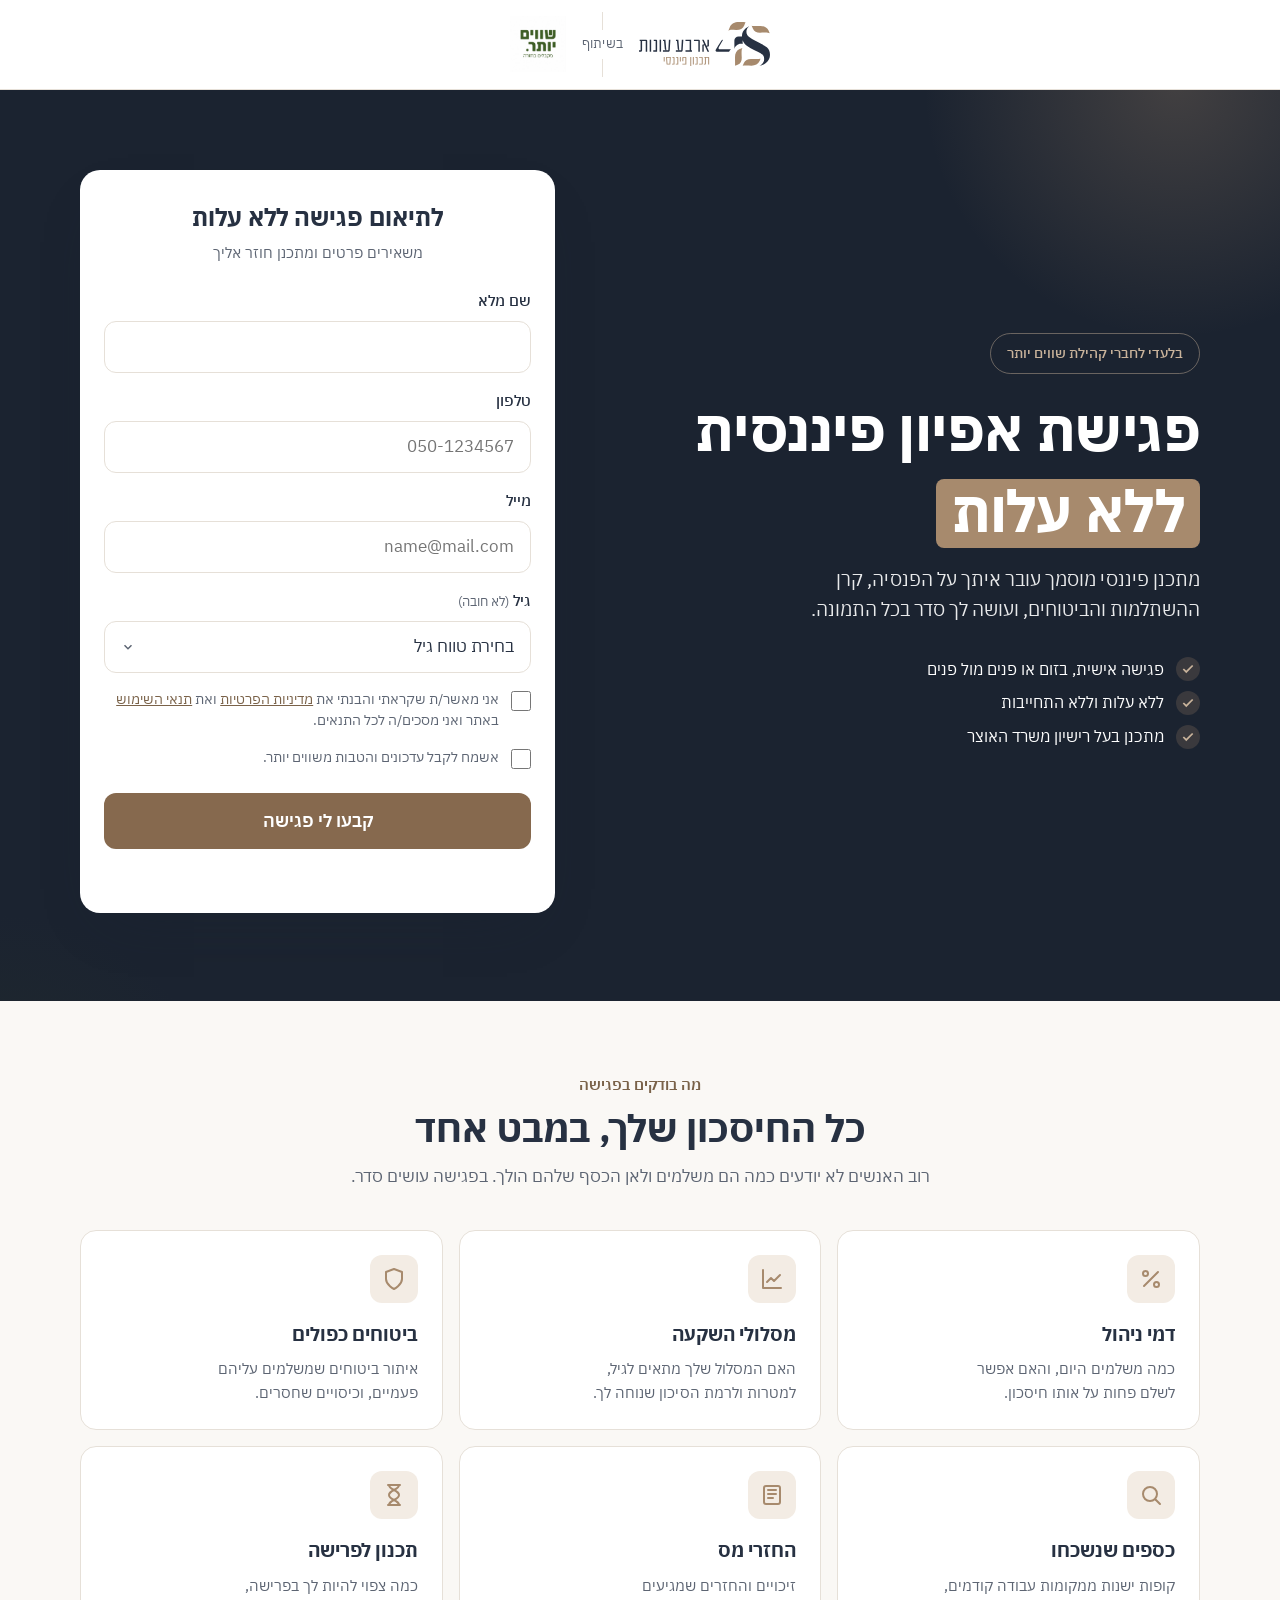
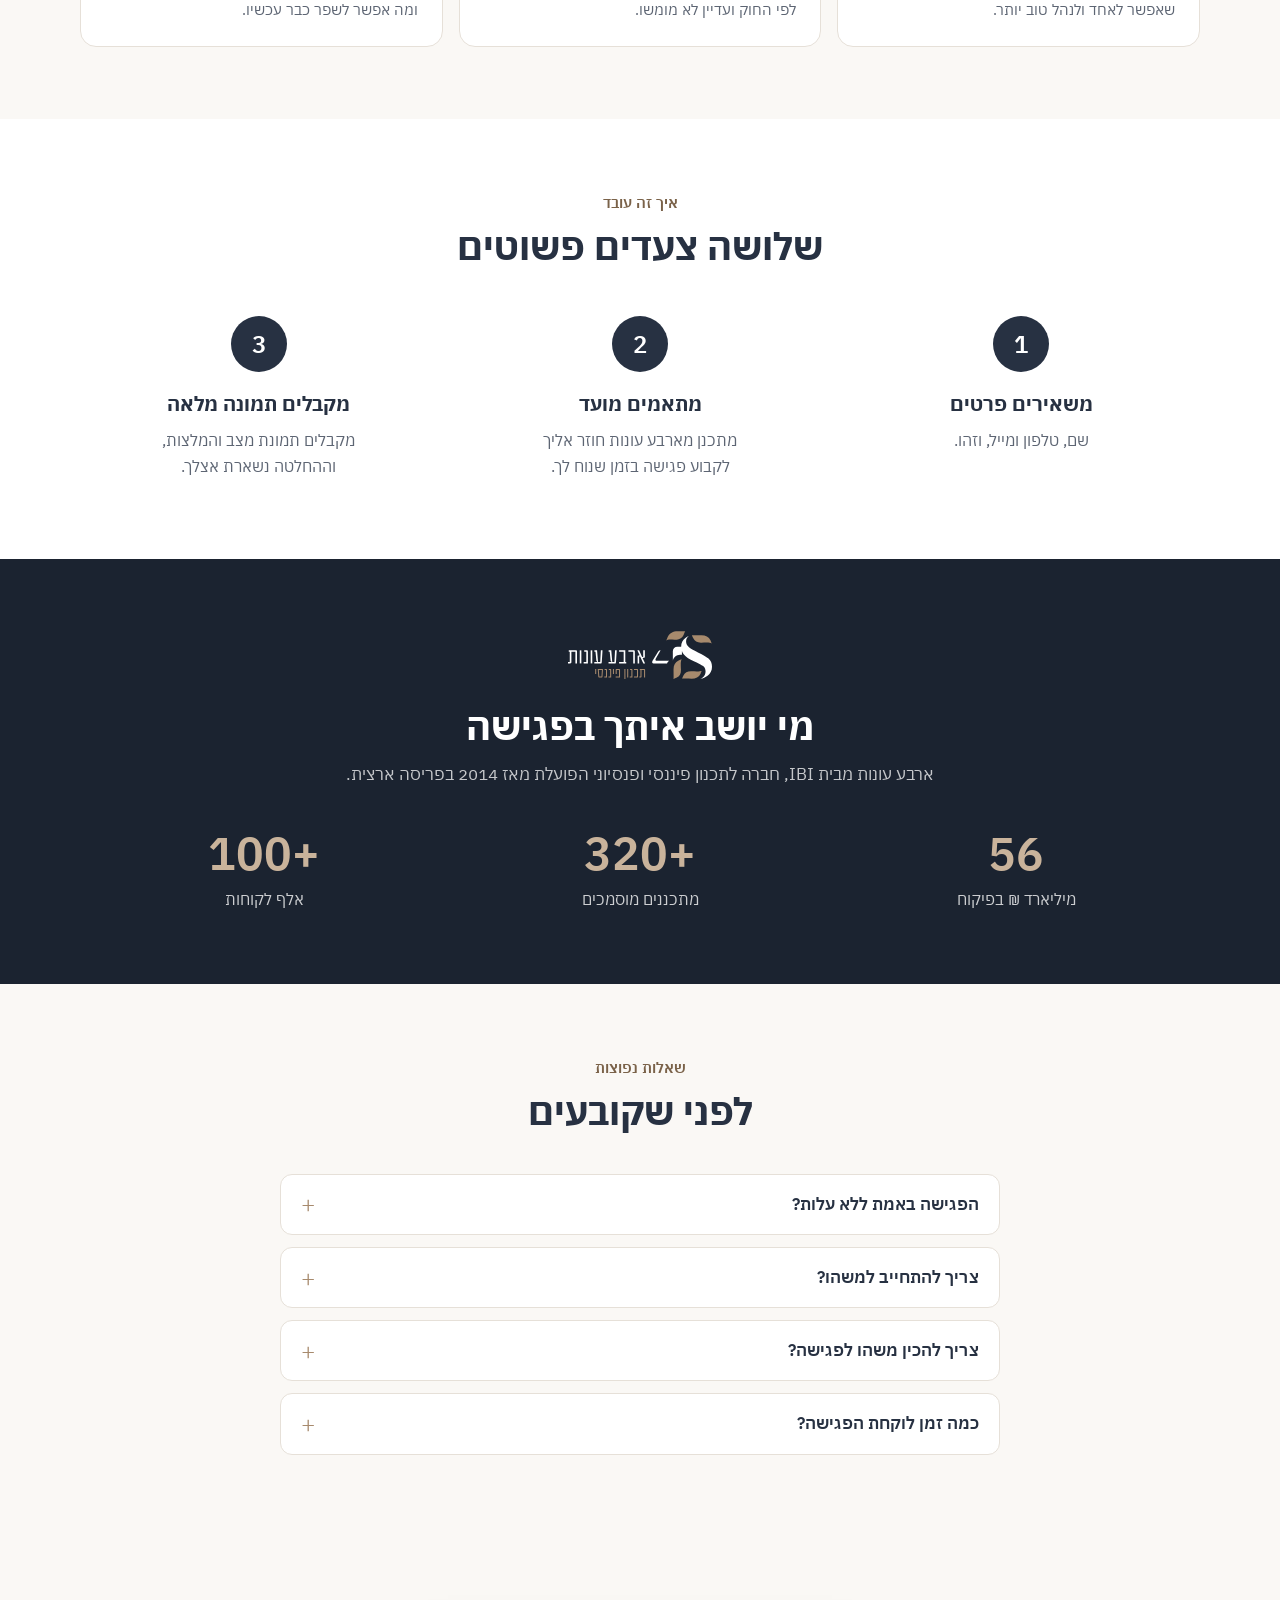
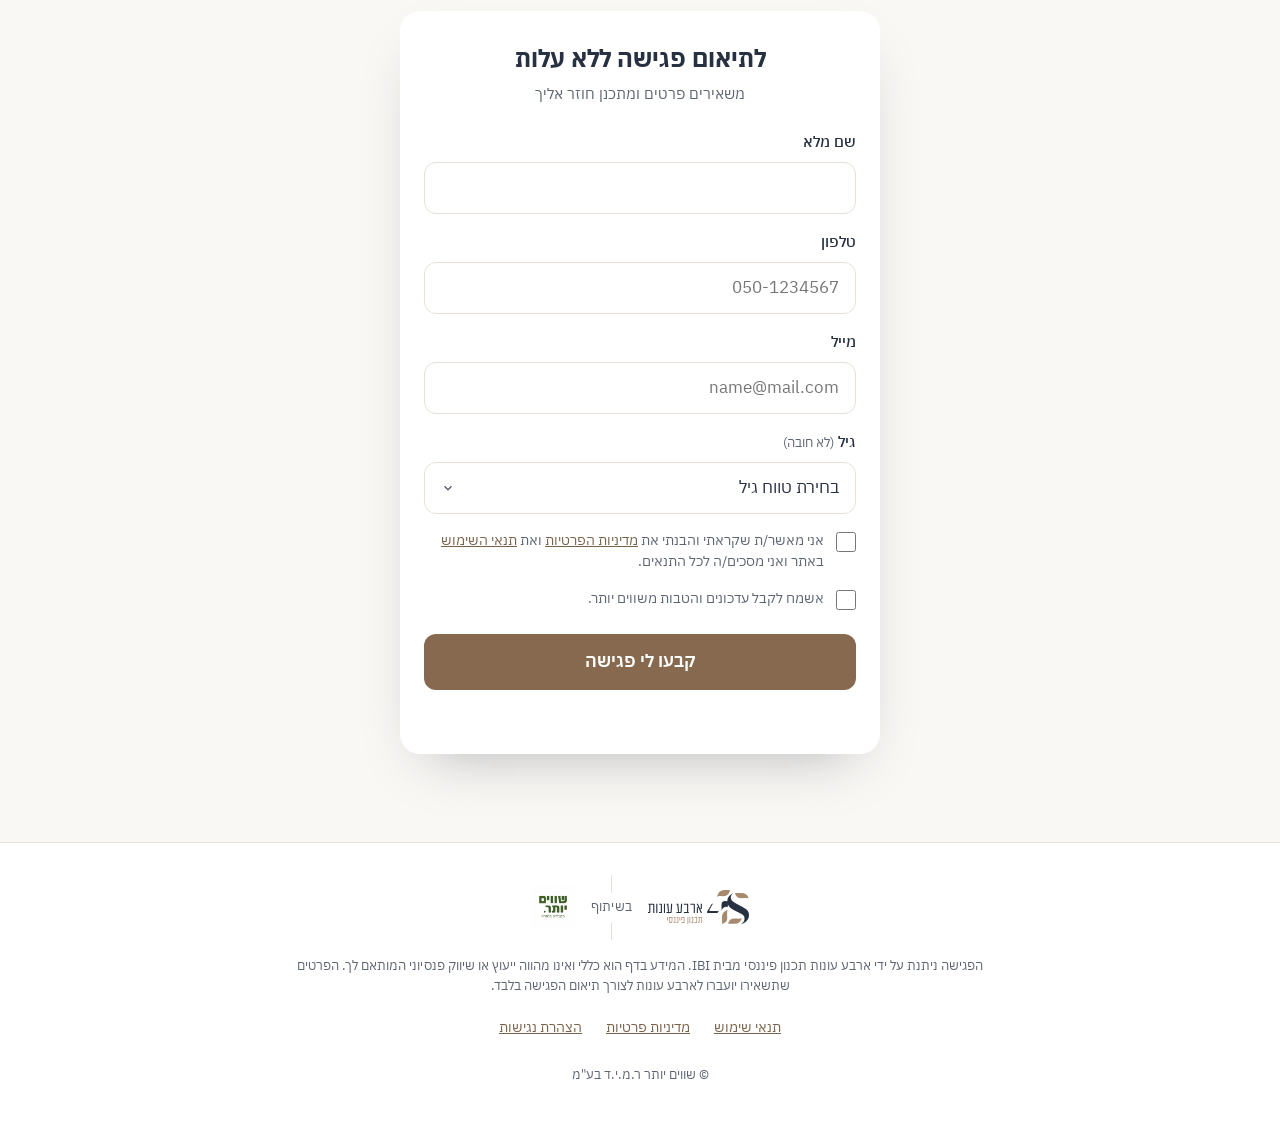
==== index.html @ 57c7ccb3 "Report Zapier delivery status to Make, verify Make response with one retry Co-Authored-By: Claude Op" ====
<!doctype html>
<html lang="he" dir="rtl">
<head>
  <meta charset="utf-8" />
  <meta name="viewport" content="width=device-width, initial-scale=1" />
  <title>פגישת אפיון פיננסית ללא עלות | שווים יותר בשיתוף ארבע עונות</title>
  <meta name="robots" content="noindex" />
  <meta property="og:title" content="פגישת אפיון פיננסית ללא עלות" />
  <meta property="og:image" content="https://shavimyoter2024-a11y.github.io/arba-onot/assets/og-image-2.png" />
  <meta property="og:image:width" content="1200" />
  <meta property="og:image:height" content="630" />
  <link rel="icon" href="assets/shavim-logo.jpg" />
  <link rel="preconnect" href="https://fonts.googleapis.com" />
  <link rel="preconnect" href="https://fonts.gstatic.com" crossorigin />
  <link href="https://fonts.googleapis.com/css2?family=IBM+Plex+Sans+Hebrew:wght@300;400;500;600;700&display=swap" rel="stylesheet" />
  <style>
    :root {
      --navy: #273142;
      --navy-deep: #1b2330;
      --bronze: #a78a6d;
      --bronze-soft: #c9b39b;
      --bronze-tint: #f3ece4;
      --bronze-ink: #7a6249;
      --bronze-btn: #86694e;
      --olive: #3c4f1e;
      --cream: #faf8f5;
      --ink: #273142;
      --muted: #5d6573;
      --line: #e6e0d8;
      --white: #ffffff;
      --radius: 16px;
      --shadow: 0 24px 56px -28px rgba(27, 35, 48, .35);
    }
    * { box-sizing: border-box; }
    html { scroll-behavior: smooth; }
    body {
      margin: 0;
      font-family: "IBM Plex Sans Hebrew", system-ui, sans-serif;
      color: var(--ink);
      background: var(--cream);
      line-height: 1.6;
      -webkit-font-smoothing: antialiased;
      overflow-x: hidden;
    }
    img { max-width: 100%; display: block; }
    a { color: inherit; }
    .wrap { width: min(1120px, 100% - 32px); margin-inline: auto; }

    /* ── header lockup ── */
    .topbar { background: var(--white); border-bottom: 1px solid var(--line); }
    .lockup {
      display: flex; align-items: center; justify-content: center; gap: 16px;
      padding: 12px 0;
    }
    .lockup .shavim { height: 56px; width: auto; }
    .lockup .x {
      display: flex; flex-direction: column; align-items: center;
      font-size: 13px; color: var(--muted); letter-spacing: .02em;
    }
    .lockup .x::before {
      content: ""; width: 1px; height: 18px; background: var(--line); margin-bottom: 4px;
    }
    .lockup .x::after {
      content: ""; width: 1px; height: 18px; background: var(--line); margin-top: 4px;
    }
    .lockup .arba { height: 44px; width: auto; }

    /* ── hero ── */
    .hero {
      position: relative; isolation: isolate;
      background: var(--navy-deep);
      color: var(--white);
      padding: 48px 0 56px;
      overflow: hidden;
    }
    .hero::before {
      content: ""; position: absolute; inset: -40% -20% auto auto; width: 720px; height: 720px;
      background: radial-gradient(closest-side, rgba(167, 138, 109, .28), transparent 70%);
      z-index: -1;
    }
    .hero::after {
      content: ""; position: absolute; inset: auto auto -50% -25%; width: 640px; height: 640px;
      background: radial-gradient(closest-side, rgba(60, 79, 30, .15), transparent 70%);
      z-index: -1;
    }
    .hero-grid { display: grid; gap: 40px; align-items: center; }
    .hero-copy { text-align: center; }
    .eyebrow {
      display: inline-block;
      padding: 8px 16px; border-radius: 999px;
      border: 1px solid rgba(201, 179, 155, .45);
      color: var(--bronze-soft); font-size: 14px; font-weight: 500;
    }
    .hero h1 {
      margin: 24px 0 0;
      font-size: clamp(34px, 7.5vw, 58px); line-height: 1.12; font-weight: 700;
      letter-spacing: -.01em;
    }
    .hero h1 .free {
      display: table; margin: 16px auto 0; padding: 0 16px 4px;
      background: var(--bronze); color: var(--white); border-radius: 8px;
    }
    @media (min-width: 960px) { .hero h1 .free { margin-inline: 0; } }
    .hero .lead {
      margin: 16px auto 0; max-width: 520px;
      font-size: clamp(17px, 2.4vw, 19px); color: rgba(255, 255, 255, .9); font-weight: 400;
    }
    .hero-points {
      list-style: none; padding: 0; margin: 32px auto 0;
      display: grid; gap: 8px; max-width: 360px; text-align: right;
    }
    .hero-points li { display: flex; gap: 12px; align-items: center; font-size: 16px; }
    .tick {
      flex: none; width: 24px; height: 24px; border-radius: 50%;
      display: grid; place-items: center;
      background: rgba(167, 138, 109, .22); color: var(--bronze-soft);
    }
    .tick svg { width: 14px; height: 14px; }

    /* ── buttons ── */
    .btn {
      display: inline-flex; align-items: center; justify-content: center; gap: 8px;
      min-height: 56px; padding: 0 32px; border-radius: 12px; border: 0;
      background: var(--bronze-btn); color: var(--white);
      font: inherit; font-size: 18px; font-weight: 600; text-decoration: none; cursor: pointer;
      transition: background .2s, transform .2s;
    }
    .btn:hover { background: #73593f; transform: translateY(-1px); }
    .btn:focus-visible { outline: 3px solid var(--bronze-soft); outline-offset: 3px; }
    .btn[disabled] { opacity: .6; cursor: wait; transform: none; }
    .btn.block { width: 100%; }

    /* ── form card ── */
    .form-card {
      background: var(--white); color: var(--ink);
      border-radius: 20px; padding: 32px 24px; box-shadow: var(--shadow);
    }
    .form-card h2 { margin: 0; font-size: 24px; line-height: 1.3; text-align: center; }
    .form-card .sub { margin: 8px 0 24px; text-align: center; color: var(--muted); font-size: 15px; }
    .field { margin-bottom: 16px; }
    .field label { display: block; font-weight: 500; font-size: 15px; margin-bottom: 8px; }
    .field label .opt { color: var(--muted); font-weight: 400; font-size: 13px; }
    .field input, .field select {
      width: 100%; min-height: 52px; padding: 0 16px;
      border: 1.5px solid var(--line); border-radius: 12px; background: var(--white);
      font: inherit; font-size: 17px; color: var(--ink);
      transition: border-color .2s, box-shadow .2s;
    }
    .field select { appearance: none; background-image: url("data:image/svg+xml,%3Csvg xmlns='http://www.w3.org/2000/svg' width='14' height='14' viewBox='0 0 24 24' fill='none' stroke='%235d6573' stroke-width='2.5'%3E%3Cpath d='m6 9 6 6 6-6'/%3E%3C/svg%3E"); background-repeat: no-repeat; background-position: left 16px center; padding-left: 40px; }
    .field input:focus, .field select:focus {
      outline: none; border-color: var(--bronze); box-shadow: 0 0 0 4px rgba(167, 138, 109, .18);
    }
    .field.bad input, .field.bad select { border-color: #c0392b; }
    .field input[type="tel"], .field input[type="email"] { direction: ltr; text-align: right; }
    .consent {
      display: flex; gap: 12px; align-items: flex-start;
      font-size: 14px; color: var(--muted); line-height: 1.5; margin: 8px 0 24px;
    }
    .consent input { flex: none; width: 20px; height: 20px; margin: 2px 0 0; accent-color: var(--bronze); }
    .consent.bad { color: #c0392b; }
    .form-msg { min-height: 24px; margin: 8px 0 0; text-align: center; font-size: 15px; }
    .form-msg.err { color: #c0392b; }
    .trust { margin: 0; text-align: center; font-size: 13px; color: var(--muted); }
    .hp { position: absolute; width: 1px; height: 1px; overflow: hidden; clip-path: inset(50%); opacity: 0; pointer-events: none; }
    .form-card { position: relative; }
    .success { text-align: center; padding: 16px 0; }
    .success .icon {
      width: 64px; height: 64px; margin: 0 auto 16px; border-radius: 50%;
      display: grid; place-items: center; background: var(--bronze-tint); color: var(--bronze);
    }
    .success h3 { margin: 0 0 8px; font-size: 24px; }
    .success p { margin: 0; color: var(--muted); }

    /* ── sections ── */
    section.block { padding: 72px 0; }
    .sec-head { text-align: center; max-width: 600px; margin: 0 auto 40px; }
    .sec-head .kicker { display: block; color: var(--bronze-ink); font-weight: 600; font-size: 15px; }
    .sec-head h2 { margin: 8px 0 0; font-size: clamp(28px, 5vw, 38px); line-height: 1.2; }
    .sec-head p { margin: 12px 0 0; color: var(--muted); font-size: 17px; }

    .checks { display: grid; gap: 16px; }
    .check {
      background: var(--white); border: 1px solid var(--line); border-radius: var(--radius);
      padding: 24px; text-align: center;
    }
    .check .ico {
      width: 48px; height: 48px; margin: 0 auto 16px; border-radius: 12px;
      display: grid; place-items: center; background: var(--bronze-tint); color: var(--bronze);
    }
    .check .ico svg { width: 24px; height: 24px; }
    @media (max-width: 719px) {
      .checks { gap: 12px; }
      .check {
        display: grid; grid-template-columns: 48px 1fr; column-gap: 16px;
        text-align: right; padding: 24px;
      }
      .check .ico { grid-row: span 2; margin: 0; }
      .check p { margin-top: 4px; }
    }
    .check h3 { margin: 0; font-size: 19px; }
    .check p { margin: 8px 0 0; color: var(--muted); font-size: 15px; }

    .steps-sec { background: var(--white); }
    .steps { display: grid; gap: 24px; counter-reset: step; }
    .step { text-align: center; padding: 8px 16px; }
    .step .num {
      width: 56px; height: 56px; margin: 0 auto 16px; border-radius: 50%;
      display: grid; place-items: center;
      background: var(--navy); color: var(--white); font-size: 24px; font-weight: 600;
    }
    .step h3 { margin: 0; font-size: 20px; }
    .step p { margin: 8px auto 0; color: var(--muted); font-size: 16px; max-width: 300px; }

    .about { background: var(--navy-deep); color: var(--white); }
    .about .sec-head h2 { color: var(--white); }
    .about .sec-head p { color: rgba(255, 255, 255, .75); }
    .about .sec-head .kicker { color: var(--bronze-soft); }
    .about-logo { height: 48px; width: auto; margin: 0 auto 24px; }
    .stats { display: grid; grid-template-columns: repeat(3, 1fr); gap: 8px; text-align: center; }
    .stat b {
      display: block; font-size: clamp(30px, 7vw, 46px); line-height: 1.1; font-weight: 600;
      color: var(--bronze-soft);
    }
    .stat span { display: block; margin-top: 8px; font-size: clamp(13px, 2.6vw, 16px); color: rgba(255, 255, 255, .78); }

    .faq { max-width: 720px; margin: 0 auto; }
    .faq details {
      background: var(--white); border: 1px solid var(--line); border-radius: 12px;
      margin-bottom: 12px; padding: 0 20px;
    }
    .faq summary {
      list-style: none; cursor: pointer; padding: 16px 0;
      font-weight: 600; font-size: 17px; display: flex; justify-content: space-between; gap: 16px; align-items: center;
    }
    .faq summary::-webkit-details-marker { display: none; }
    .faq summary::after {
      content: "+"; flex: none; font-size: 24px; font-weight: 300; color: var(--bronze); line-height: 1;
      transition: transform .2s;
    }
    .faq details[open] summary::after { transform: rotate(45deg); }
    .faq details p { margin: 0 0 18px; color: var(--muted); }

    .final { padding: 72px 0 88px; }
    .final .form-card { max-width: 480px; margin: 0 auto; }

    footer {
      background: var(--white); border-top: 1px solid var(--line);
      padding: 32px 0 96px; text-align: center; font-size: 13px; color: var(--muted);
    }
    footer .lockup { padding: 0 0 16px; }
    footer .lockup .shavim { height: 44px; }
    footer .lockup .arba { height: 34px; }
    footer p { max-width: 720px; margin: 0 auto 8px; }

    /* sticky mobile CTA */
    .sticky-cta {
      position: fixed; inset: auto 0 0 0; z-index: 20;
      padding: 12px 16px calc(12px + env(safe-area-inset-bottom));
      background: rgba(255, 255, 255, .96); backdrop-filter: blur(8px);
      border-top: 1px solid var(--line);
      transform: translateY(110%); transition: transform .3s;
    }
    .sticky-cta.show { transform: none; }

    /* reveal */
    .reveal { opacity: 0; transform: translateY(24px); transition: opacity .7s ease, transform .7s ease; }
    .reveal.in { opacity: 1; transform: none; }
    @media (prefers-reduced-motion: reduce) { .reveal { opacity: 1; transform: none; transition: none; } html { scroll-behavior: auto; } }
    .skip { position: absolute; inset-inline-start: 16px; top: -64px; z-index: 30; background: var(--navy); color: var(--white); padding: 8px 16px; border-radius: 8px; }
    .skip:focus { top: 16px; }
    a:focus-visible, summary:focus-visible, input:focus-visible { outline: 3px solid var(--bronze); outline-offset: 2px; }
    .legal-nav { display: flex; flex-wrap: wrap; justify-content: center; gap: 8px 24px; margin-bottom: 16px; font-size: 14px; }
    .legal-nav a, .consent a, .trust a { color: var(--bronze-ink); }
    .legal-nav a { display: inline-flex; align-items: center; min-height: 44px; }
    h1, h2, h3, .lead, .sec-head p, .step p, .check p { text-wrap: balance; }
    .faq p, .consent span, footer p, .success p { text-wrap: pretty; }
    .consent.opt { margin-top: -8px; }


    @media (min-width: 720px) {
      .checks { grid-template-columns: repeat(2, 1fr); }
      .steps { grid-template-columns: repeat(3, 1fr); }
    }
    @media (min-width: 960px) {
      .hero { padding: 80px 0 88px; }
      .hero-grid { grid-template-columns: 1.1fr .9fr; gap: 64px; }
      .hero-copy { text-align: right; }
      .hero .lead { margin-inline: 0; }
      .hero-points { margin-inline: 0; }
      .checks { grid-template-columns: repeat(3, 1fr); }
      .check { text-align: right; }
      .check .ico { margin-inline: 0; }
      .sticky-cta { display: none; }
      footer { padding-bottom: 40px; }
      footer .lockup { justify-content: center; }
    }
  </style>
</head>
<body>
  <a class="skip" href="#top">דילוג לתוכן</a>

  <header class="topbar">
    <div class="wrap lockup">
      <img class="arba" src="assets/arba-onot-logo.svg" alt="ארבע עונות תכנון פיננסי מבית IBI" width="131" height="44" />
      <span class="x">בשיתוף</span>
      <img class="shavim" src="assets/shavim-logo.jpg" alt="שווים יותר" width="56" height="56" />
    </div>
  </header>

  <main id="top">
    <section class="hero">
      <div class="wrap hero-grid">
        <div class="hero-copy">
          <span class="eyebrow">בלעדי לחברי קהילת שווים יותר</span>
          <h1>פגישת אפיון פיננסית<span class="free">ללא עלות</span></h1>
          <p class="lead">מתכנן פיננסי מוסמך עובר איתך על הפנסיה, קרן ההשתלמות והביטוחים, ועושה לך סדר בכל התמונה.</p>
          <ul class="hero-points">
            <li><span class="tick"><svg aria-hidden="true" focusable="false" viewBox="0 0 24 24" fill="none" stroke="currentColor" stroke-width="3"><path d="M20 6 9 17l-5-5"/></svg></span>פגישה אישית, בזום או פנים מול פנים</li>
            <li><span class="tick"><svg aria-hidden="true" focusable="false" viewBox="0 0 24 24" fill="none" stroke="currentColor" stroke-width="3"><path d="M20 6 9 17l-5-5"/></svg></span>ללא עלות וללא התחייבות</li>
            <li><span class="tick"><svg aria-hidden="true" focusable="false" viewBox="0 0 24 24" fill="none" stroke="currentColor" stroke-width="3"><path d="M20 6 9 17l-5-5"/></svg></span>מתכנן בעל רישיון משרד האוצר</li>
          </ul>
        </div>
        <div class="hero-form" data-form-slot="hero"></div>
      </div>
    </section>

    <section class="block">
      <div class="wrap">
        <div class="sec-head reveal">
          <span class="kicker">מה בודקים בפגישה</span>
          <h2>כל החיסכון שלך, במבט אחד</h2>
          <p>רוב האנשים לא יודעים כמה הם משלמים ולאן הכסף שלהם הולך. בפגישה עושים סדר.</p>
        </div>
        <div class="checks">
          <article class="check reveal">
            <div class="ico"><svg aria-hidden="true" focusable="false" viewBox="0 0 24 24" fill="none" stroke="currentColor" stroke-width="2" stroke-linecap="round" stroke-linejoin="round"><path d="M19 5 5 19"/><circle cx="6.5" cy="6.5" r="2.5"/><circle cx="17.5" cy="17.5" r="2.5"/></svg></div>
            <h3>דמי ניהול</h3>
            <p>כמה משלמים היום, והאם אפשר לשלם פחות על אותו חיסכון.</p>
          </article>
          <article class="check reveal">
            <div class="ico"><svg aria-hidden="true" focusable="false" viewBox="0 0 24 24" fill="none" stroke="currentColor" stroke-width="2" stroke-linecap="round" stroke-linejoin="round"><path d="M3 3v18h18"/><path d="m7 15 4-4 3 3 6-6"/></svg></div>
            <h3>מסלולי השקעה</h3>
            <p>האם המסלול שלך מתאים לגיל, למטרות ולרמת הסיכון שנוחה לך.</p>
          </article>
          <article class="check reveal">
            <div class="ico"><svg aria-hidden="true" focusable="false" viewBox="0 0 24 24" fill="none" stroke="currentColor" stroke-width="2" stroke-linecap="round" stroke-linejoin="round"><path d="M12 22s8-4 8-10V5l-8-3-8 3v7c0 6 8 10 8 10z"/></svg></div>
            <h3>ביטוחים כפולים</h3>
            <p>איתור ביטוחים שמשלמים עליהם פעמיים, וכיסויים שחסרים.</p>
          </article>
          <article class="check reveal">
            <div class="ico"><svg aria-hidden="true" focusable="false" viewBox="0 0 24 24" fill="none" stroke="currentColor" stroke-width="2" stroke-linecap="round" stroke-linejoin="round"><circle cx="11" cy="11" r="7"/><path d="m21 21-4.3-4.3"/></svg></div>
            <h3>כספים שנשכחו</h3>
            <p>קופות ישנות ממקומות עבודה קודמים, שאפשר לאחד ולנהל טוב יותר.</p>
          </article>
          <article class="check reveal">
            <div class="ico"><svg aria-hidden="true" focusable="false" viewBox="0 0 24 24" fill="none" stroke="currentColor" stroke-width="2" stroke-linecap="round" stroke-linejoin="round"><rect x="4" y="3" width="16" height="18" rx="2"/><path d="M8 7h8M8 11h8M8 15h5"/></svg></div>
            <h3>החזרי מס</h3>
            <p>זיכויים והחזרים שמגיעים לפי החוק ועדיין לא מומשו.</p>
          </article>
          <article class="check reveal">
            <div class="ico"><svg aria-hidden="true" focusable="false" viewBox="0 0 24 24" fill="none" stroke="currentColor" stroke-width="2" stroke-linecap="round" stroke-linejoin="round"><path d="M6 2h12M6 22h12"/><path d="M7 2c0 5 10 5 10 10S7 17 7 22"/><path d="M17 2c0 5-10 5-10 10s10 5 10 10"/></svg></div>
            <h3>תכנון לפרישה</h3>
            <p>כמה צפוי להיות לך בפרישה, ומה אפשר לשפר כבר עכשיו.</p>
          </article>
        </div>
      </div>
    </section>

    <section class="block steps-sec">
      <div class="wrap">
        <div class="sec-head reveal">
          <span class="kicker">איך זה עובד</span>
          <h2>שלושה צעדים פשוטים</h2>
        </div>
        <div class="steps">
          <div class="step reveal">
            <div class="num">1</div>
            <h3>משאירים פרטים</h3>
            <p>שם, טלפון ומייל, וזהו.</p>
          </div>
          <div class="step reveal">
            <div class="num">2</div>
            <h3>מתאמים מועד</h3>
            <p>מתכנן מארבע עונות חוזר אליך לקבוע פגישה בזמן שנוח לך.</p>
          </div>
          <div class="step reveal">
            <div class="num">3</div>
            <h3>מקבלים תמונה מלאה</h3>
            <p>מקבלים תמונת מצב והמלצות, וההחלטה נשארת אצלך.</p>
          </div>
        </div>
      </div>
    </section>

    <section class="block about">
      <div class="wrap">
        <div class="sec-head reveal">
          <img class="about-logo" src="assets/arba-onot-logo-white.svg" alt="ארבע עונות" width="143" height="48" />
          <h2>מי יושב איתך בפגישה</h2>
          <p>ארבע עונות מבית IBI, חברה לתכנון פיננסי ופנסיוני הפועלת מאז 2014 בפריסה ארצית.</p>
        </div>
        <div class="stats reveal">
          <div class="stat"><b>56</b><span>מיליארד ₪ בפיקוח</span></div>
          <div class="stat"><b>+320</b><span>מתכננים מוסמכים</span></div>
          <div class="stat"><b>+100</b><span>אלף לקוחות</span></div>
        </div>
      </div>
    </section>

    <section class="block">
      <div class="wrap">
        <div class="sec-head reveal">
          <span class="kicker">שאלות נפוצות</span>
          <h2>לפני שקובעים</h2>
        </div>
        <div class="faq reveal">
          <details>
            <summary>הפגישה באמת ללא עלות?</summary>
            <p>כן. הפגישה ניתנת ללא עלות לחברי קהילת שווים יותר, במסגרת שיתוף הפעולה עם ארבע עונות.</p>
          </details>
          <details>
            <summary>צריך להתחייב למשהו?</summary>
            <p>לא. מקבלים תמונת מצב והמלצות, ומה לעשות איתן זו החלטה שלך בלבד.</p>
          </details>
          <details>
            <summary>צריך להכין משהו לפגישה?</summary>
            <p>לא חייבים. המתכנן יסביר בשיחת התיאום איך להוציא את המידע על החסכונות שלך מאתר הר הכסף, כדי שהפגישה תהיה מדויקת.</p>
          </details>
          <details>
            <summary>כמה זמן לוקחת הפגישה?</summary>
            <p>בדרך כלל כשעה. אפשר בזום מהבית או פנים מול פנים.</p>
          </details>
        </div>
      </div>
    </section>

    <section class="final" id="register">
      <div class="wrap" data-form-slot="final"></div>
    </section>
  </main>

  <footer>
    <div class="wrap">
      <div class="lockup">
        <img class="arba" src="assets/arba-onot-logo.svg" alt="ארבע עונות תכנון פיננסי מבית IBI" width="101" height="34" />
        <span class="x">בשיתוף</span>
        <img class="shavim" src="assets/shavim-logo.jpg" alt="שווים יותר" width="44" height="44" />
      </div>
      <p>הפגישה ניתנת על ידי ארבע עונות תכנון פיננסי מבית IBI. המידע בדף הוא כללי ואינו מהווה ייעוץ או שיווק פנסיוני המותאם לך. הפרטים שתשאירו יועברו לארבע עונות לצורך תיאום הפגישה בלבד.</p>
      <nav class="legal-nav" aria-label="מסמכים"><a href="terms.html">תנאי שימוש</a><a href="privacy.html">מדיניות פרטיות</a><a href="accessibility.html">הצהרת נגישות</a></nav>
      <p>© שווים יותר ר.מ.י.ד בע"מ</p>
    </div>
  </footer>

  <div class="sticky-cta" id="stickyCta"><a class="btn block" href="#register">לתיאום פגישה ללא עלות</a></div>

  <template id="formTpl">
    <div class="form-card">
      <form novalidate>
        <h2>לתיאום פגישה ללא עלות</h2>
        <p class="sub">משאירים פרטים ומתכנן חוזר אליך</p>
        <div class="field">
          <label>שם מלא</label>
          <input name="full_name" type="text" autocomplete="name" required />
        </div>
        <div class="field">
          <label>טלפון</label>
          <input name="phone" type="tel" inputmode="tel" autocomplete="tel" placeholder="050-1234567" required />
        </div>
        <div class="field">
          <label>מייל</label>
          <input name="email" type="email" inputmode="email" autocomplete="email" placeholder="name@mail.com" dir="ltr" required />
        </div>
        <div class="field">
          <label>גיל <span class="opt">(לא חובה)</span></label>
          <select name="age">
            <option value="">בחירת טווח גיל</option>
            <option>עד 29</option>
            <option>30 עד 44</option>
            <option>45 עד 59</option>
            <option>60 ומעלה</option>
          </select>
        </div>
        <div class="hp" aria-hidden="true"><input name="hp_website" tabindex="-1" autocomplete="off" /></div>
        <label class="consent">
          <input type="checkbox" name="consent" aria-required="true" />
          <span>אני מאשר/ת שקראתי והבנתי את <a href="privacy.html" target="_blank">מדיניות הפרטיות</a> ואת <a href="terms.html" target="_blank">תנאי השימוש</a> באתר ואני מסכים/ה לכל התנאים.</span>
        </label>
        <label class="consent opt">
          <input type="checkbox" name="marketing" />
          <span>אשמח לקבל עדכונים והטבות משווים יותר.</span>
        </label>
        <button class="btn block" type="submit">קבעו לי פגישה</button>
        <p class="form-msg" role="status" aria-live="polite"></p>
      </form>
      <div class="success" hidden tabindex="-1">
        <div class="icon"><svg aria-hidden="true" focusable="false" width="32" height="32" viewBox="0 0 24 24" fill="none" stroke="currentColor" stroke-width="2.5"><path d="M20 6 9 17l-5-5"/></svg></div>
        <h3>הפרטים התקבלו</h3>
        <p>מתכנן מארבע עונות יחזור אליך בימים הקרובים לתיאום הפגישה.</p>
      </div>
    </div>
  </template>

  <script>
    (function () {
      // ═══ טופס → Make ═══
      // תרחיש Make 10007745 "ארבע עונות - לידים מדף הנחיתה" (hook 4450163): פיירברי (מוצר תכנון פיננסי) + גיליון משותף.
      var FORM_WEBHOOK_URL = "https://hook.eu2.make.com/4uxid5uc9vfu41sk6jwy85exju74ihup";
      // זאפייר של ארבע עונות (→ סיילספורס), בבקשת המטמיע שלהם 28/10. נשלח במקביל ולא חוסם את הליד אצלנו.
      var PARTNER_WEBHOOK_URL = "https://hooks.zapier.com/hooks/catch/9112984/49bajjb/";
      var PAGE_ID = "arba-onot";
      var isLocal = /^(localhost|127\.0\.0\.1|\[::1\])$/.test(location.hostname) || location.protocol === "file:";

      // ייחוס מפיץ: utm_source/utm_medium מהכתובת, גם אחרי # וגם בקיצור source/medium
      var utm = { source: "", medium: "", campaign: "" };
      try {
        var qs = new URLSearchParams(location.search);
        var hq = (location.hash.split("?")[1] || "");
        if (hq) new URLSearchParams(hq).forEach(function (v, k) { if (!qs.has(k)) qs.set(k, v); });
        utm.source = (qs.get("utm_source") || qs.get("source") || "").slice(0, 60);
        utm.medium = (qs.get("utm_medium") || qs.get("medium") || "").slice(0, 60);
        utm.campaign = (qs.get("utm_campaign") || "").slice(0, 80);
      } catch (e) {}

      var tpl = document.getElementById("formTpl");
      var startedAt = Date.now();
      var cards = [];

      document.querySelectorAll("[data-form-slot]").forEach(function (slot) {
        var node = tpl.content.cloneNode(true);
        slot.appendChild(node);
        var card = slot.querySelector(".form-card");
        cards.push(card);
        wire(card, slot.getAttribute("data-form-slot"));
      });

      function showSuccess() {
        cards.forEach(function (c) {
          c.querySelector("form").hidden = true;
          c.querySelector(".success").hidden = false;
        });
      }

      function wire(card, slotName) {
        var form = card.querySelector("form");
        var msg = card.querySelector(".form-msg");
        var btn = card.querySelector("button[type=submit]");
        var success = card.querySelector(".success");
        msg.id = slotName + "-msg";

        // תוויות נגישות: מזהה ייחודי לכל עותק של הטופס
        form.querySelectorAll(".field").forEach(function (f, i) {
          var input = f.querySelector("input, select");
          var id = slotName + "-f" + i;
          input.id = id;
          f.querySelector("label").setAttribute("for", id);
        });

        var mark = function (el, bad) {
          var wrap = el.closest(".field") || el.closest(".consent");
          if (wrap) wrap.classList.toggle("bad", bad);
          el.setAttribute("aria-invalid", bad ? "true" : "false");
          if (bad) el.setAttribute("aria-describedby", msg.id); else el.removeAttribute("aria-describedby");
        };

        form.addEventListener("submit", function (e) {
          e.preventDefault();
          msg.classList.remove("err");
          msg.textContent = "";
          var val = function (n) { return (form[n] && form[n].value || "").trim(); };
          var phone = val("phone").replace(/[\s\-().]/g, "").replace(/^\+?972/, "0");
          var name = val("full_name");

          var checks = [
            [form.full_name, name.length >= 2],
            [form.phone, /^0\d{8,9}$/.test(phone)],
            [form.email, /^[^\s@]+@[^\s@]+\.[^\s@]{2,}$/.test(val("email"))],
            [form.consent, form.consent.checked]
          ];
          var firstBad = null;
          checks.forEach(function (c) { mark(c[0], !c[1]); if (!c[1] && !firstBad) firstBad = c[0]; });
          if (firstBad) {
            msg.classList.add("err");
            msg.textContent = firstBad === form.phone ? "מספר הטלפון לא תקין. לדוגמה: 050-1234567"
                            : firstBad === form.email ? "כתובת המייל לא תקינה. לדוגמה: name@mail.com"
                            : firstBad === form.consent ? "כדי להמשיך צריך לאשר את מדיניות הפרטיות ותנאי השימוש."
                            : "נא למלא שם מלא.";
            firstBad.focus();
            return;
          }

          // מלכודות ספאם: שדה נסתר ומילוי מהיר מדי, מעמידים פנים שהצליח
          if (val("hp_website") || Date.now() - startedAt < 2500) { showSuccess(); return; }

          var payload = {
            type: "lead",
            page: PAGE_ID,
            product: "פגישת אפיון פיננסית - ארבע עונות",
            full_name: name,
            phone: phone,
            email: val("email").toLowerCase(),
            age: val("age"),
            consent: "כן",
            marketing_consent: form.marketing.checked ? "כן" : "לא",
            utm_source: utm.source,
            utm_medium: utm.medium,
            utm_campaign: utm.campaign,
            landing_page: location.href.slice(0, 500),
            referrer: (document.referrer || "").slice(0, 500),
            client_time: new Date().toISOString()
          };

          if (!FORM_WEBHOOK_URL) {
            if (isLocal) { console.info("[lead:dev] אין webhook, הליד לא נשלח:", payload); showSuccess(); return; }
            msg.classList.add("err");
            msg.textContent = "הטופס עדיין לא פעיל. אפשר לפנות אלינו בוואטסאפ 058-792-9195.";
            return;
          }

          btn.disabled = true;
          msg.textContent = "שולחים…";
          var post = function (url, data, ms) {
            var ctl = window.AbortController ? new AbortController() : null;
            var t = ctl && setTimeout(function () { ctl.abort(); }, ms);
            return fetch(url, {
              method: "POST", keepalive: true, signal: ctl ? ctl.signal : undefined,
              headers: { "Content-Type": "application/x-www-form-urlencoded" },
              body: new URLSearchParams(data).toString()
            }).finally(function () { clearTimeout(t); });
          };
          // קודם זאפייר: התוצאה נשלחת ל-Make בשדה partner_status, ומשם התראה אם לא הגיע
          var partner = !PARTNER_WEBHOOK_URL ? Promise.resolve("off") :
            post(PARTNER_WEBHOOK_URL, Object.assign({ lead_source: "shavim-yoter-landing", submitted_at: payload.client_time }, payload), 6000)
              .then(function (r) { return r.ok ? r.json().then(function (j) { return j.status === "success" ? "success" : "failed: " + (j.status || "unknown"); }) : "failed: HTTP " + r.status; })
              .catch(function (e) { return "failed: " + (e && e.name === "AbortError" ? "timeout" : "network"); });
          partner.then(function (st) {
            payload.partner_status = st;
            var toMake = function () { return post(FORM_WEBHOOK_URL, payload, 10000).then(function (r) { if (!r.ok) throw new Error("HTTP " + r.status); }); };
            return toMake().catch(function () { return toMake(); });
          }).then(function () {
            showSuccess();
            try { success.focus({ preventScroll: true }); } catch (e3) {}
            success.scrollIntoView({ behavior: "smooth", block: "center" });
          }).catch(function () {
            btn.disabled = false;
            msg.classList.add("err");
            msg.textContent = "משהו השתבש בשליחה. נסו שוב בעוד רגע, או כתבו לנו בוואטסאפ 058-792-9195.";
          });
        });
      }

      // הופעה בגלילה
      var io = new IntersectionObserver(function (entries) {
        entries.forEach(function (en) { if (en.isIntersecting) { en.target.classList.add("in"); io.unobserve(en.target); } });
      }, { threshold: .15 });
      document.querySelectorAll(".reveal").forEach(function (el, i) {
        el.style.transitionDelay = (i % 3) * 80 + "ms";
        io.observe(el);
      });

      // כפתור צף במובייל: מופיע אחרי ההירו, נעלם ליד הטופס
      var sticky = document.getElementById("stickyCta");
      var hero = document.querySelector(".hero");
      var reg = document.getElementById("register");
      var heroOut = false, regIn = false;
      var upd = function () { sticky.classList.toggle("show", heroOut && !regIn); };
      new IntersectionObserver(function (e) { heroOut = !e[0].isIntersecting; upd(); }).observe(hero);
      new IntersectionObserver(function (e) { regIn = e[0].isIntersecting; upd(); }).observe(reg);
    })();
  </script>
  <script src="lp-track.js" data-ga="G-NR923MZ0BW" data-cta="1" data-form="1" data-success=".success" defer></script>
</body>
</html>
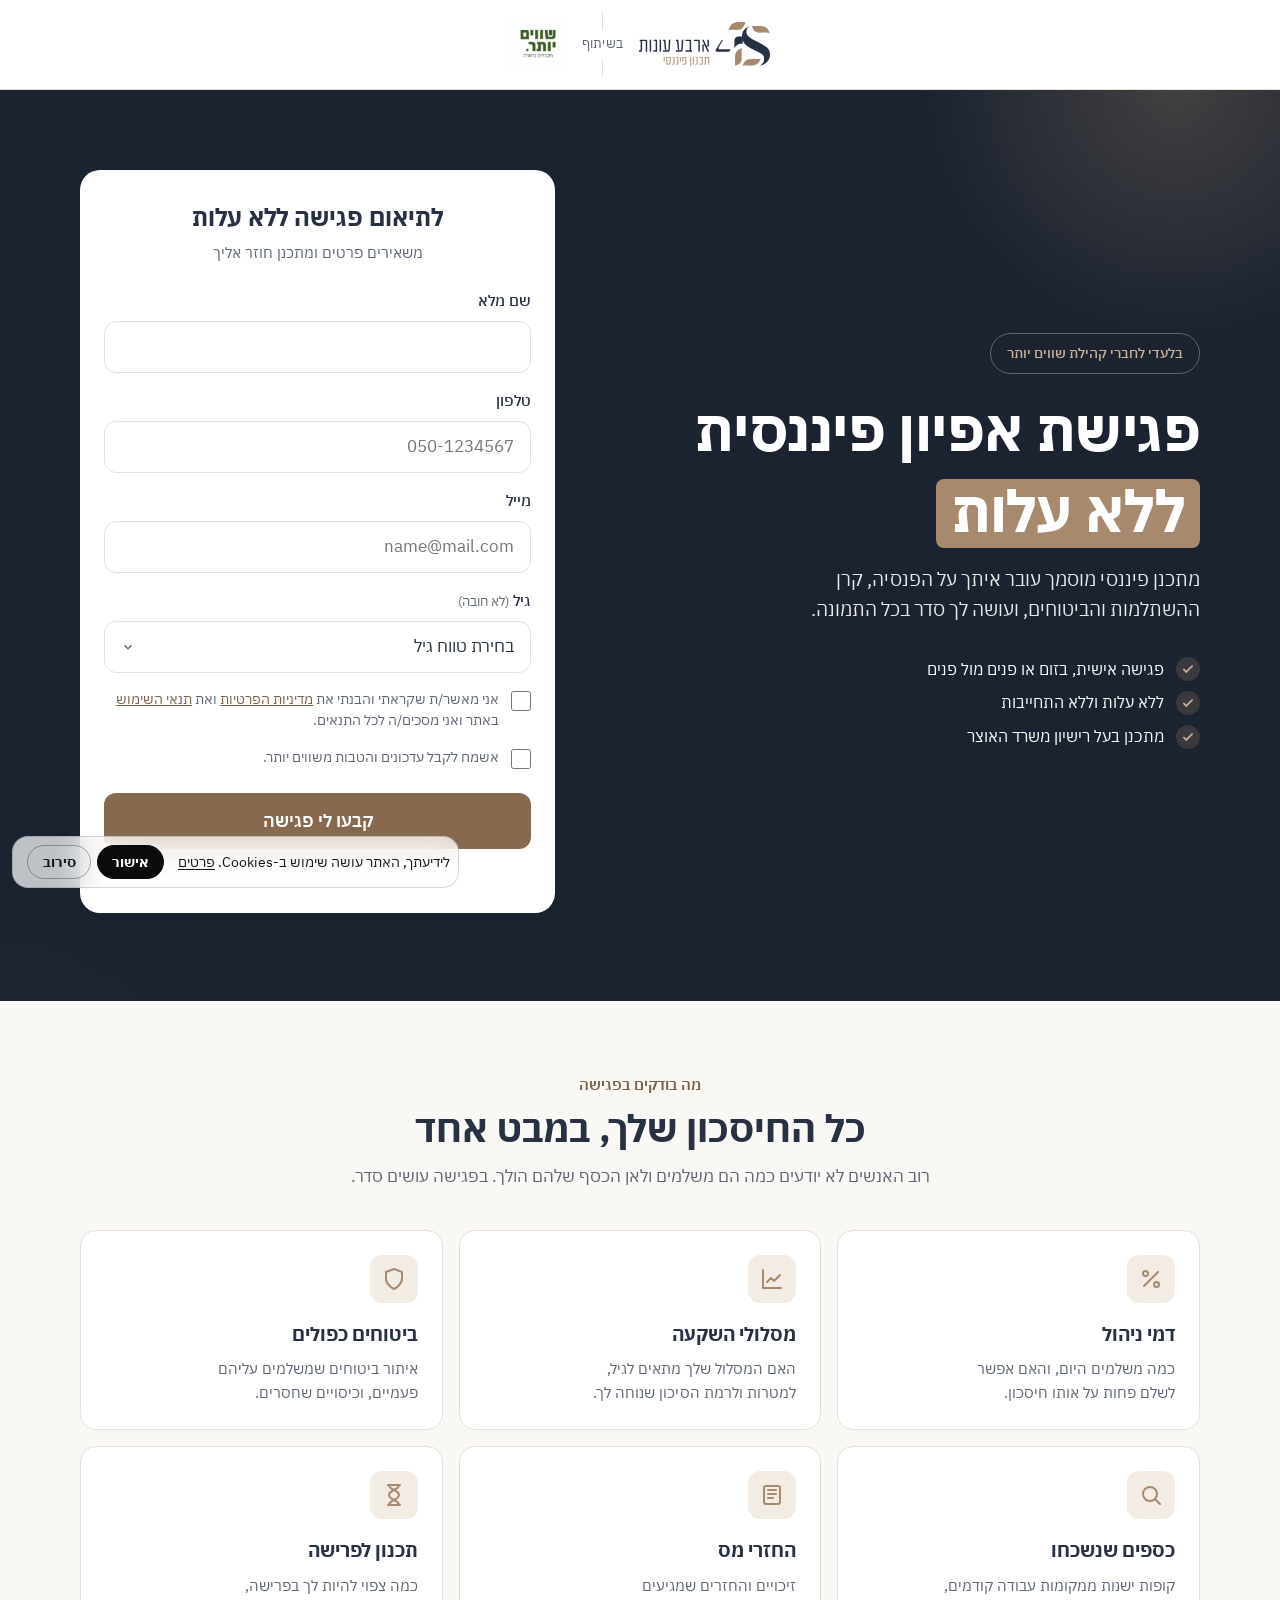
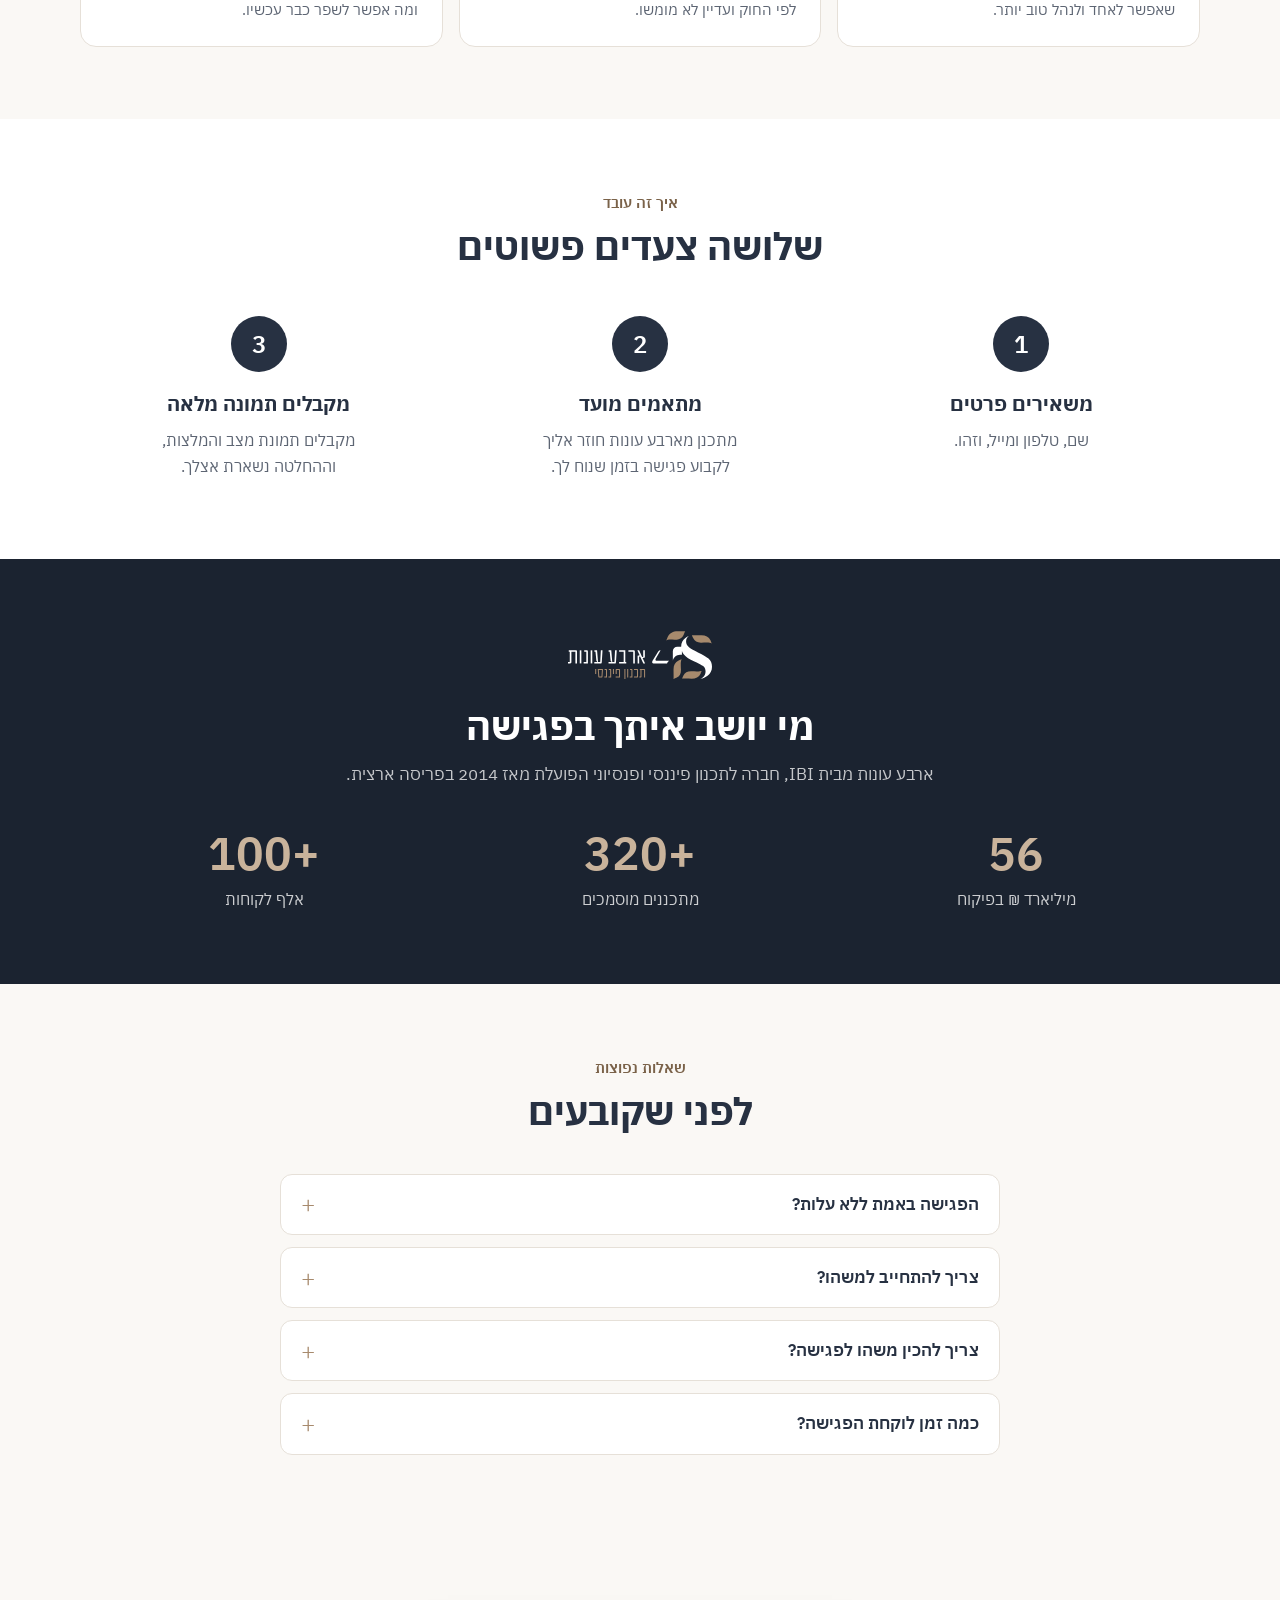
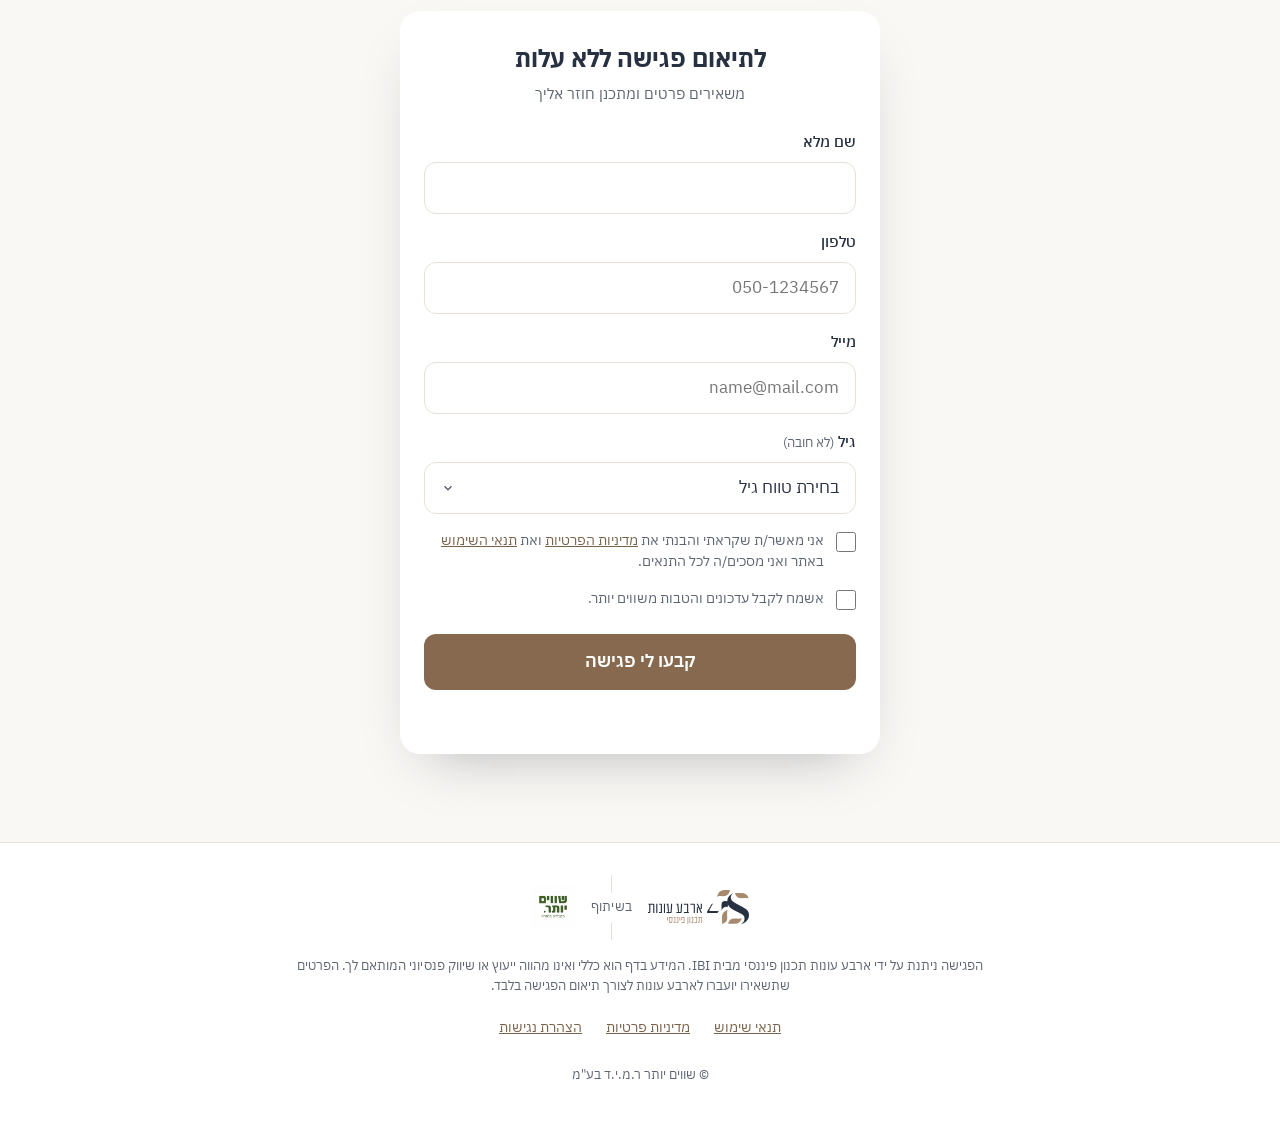
==== commit 7ca654c8: "מובייל: מסך ראשון בלי הפסקה ושלוש השורות, הטופס עולה Co-Authored-By: Claude Opus 5.5 <noreply@anthro" ====
--- a/index.html
+++ b/index.html
@@ -116,6 +116,13 @@
       background: rgba(167, 138, 109, .22); color: var(--bronze-soft);
     }
     .tick svg { width: 14px; height: 14px; }
+    /* 12/11 טום: בטלפון 64% יצאו מהמסך הראשון. מורידים את הפסקה ושלוש השורות כדי שהכפתורים של הטופס ייראו בלי לגלול */
+    @media (max-width: 959px) {
+      .hero { padding: 20px 0 24px; }
+      .hero h1 { margin-top: 14px; }
+      .hero .lead, .hero-points { display: none; }
+      .hero-grid { gap: 16px; }
+    }
 
     /* ── buttons ── */
     .btn {
@@ -163,6 +170,30 @@
     .trust { margin: 0; text-align: center; font-size: 13px; color: var(--muted); }
     .hp { position: absolute; width: 1px; height: 1px; overflow: hidden; clip-path: inset(50%); opacity: 0; pointer-events: none; }
     .form-card { position: relative; }
+    /* ── שלב ראשון בטלפון בלבד: בחירת נושא בלחיצה, ואז השדות (08/11). במחשב הטופס כמו קודם ── */
+    .topic { border: 0; margin: 0 0 8px; padding: 0; min-width: 0; }
+    .topic legend { display: block; width: 100%; padding: 0; margin: 0 0 12px; text-align: center; font-weight: 600; font-size: 17px; }
+    .topic-grid { display: grid; grid-template-columns: 1fr 1fr; gap: 10px; }
+    .key {
+      min-height: 56px; padding: 8px 10px; border-radius: 12px;
+      border: 1.5px solid var(--line); border-bottom-width: 4px; border-bottom-color: #d6cdc1;
+      background: var(--cream); color: var(--ink);
+      font: inherit; font-size: 16px; font-weight: 600; cursor: pointer;
+      transition: transform .08s, border-color .15s, background .15s;
+    }
+    .key.wide { grid-column: 1 / -1; }
+    .key:hover { border-color: var(--bronze-soft); border-bottom-color: var(--bronze-soft); }
+    .key:active { transform: translateY(2px); border-bottom-width: 2px; margin-bottom: 2px; }
+    .key:focus-visible { outline: 3px solid var(--bronze-soft); outline-offset: 2px; }
+    .key[aria-pressed="true"] {
+      background: var(--bronze-btn); border-color: var(--bronze-btn); border-bottom-color: #5f4936; color: var(--white);
+      transform: translateY(2px); border-bottom-width: 2px; margin-bottom: 2px;
+    }
+    .step2 { padding-top: 20px; margin-top: 12px; border-top: 1px solid var(--line); }
+    @media (min-width: 720px) {
+      .topic { display: none; }
+      .step2, .step2[hidden] { display: block; padding-top: 0; margin-top: 0; border-top: 0; }
+    }
     .success { text-align: center; padding: 16px 0; }
     .success .icon {
       width: 64px; height: 64px; margin: 0 auto 16px; border-radius: 50%;
@@ -459,6 +490,17 @@
       <form novalidate>
         <h2>לתיאום פגישה ללא עלות</h2>
         <p class="sub">משאירים פרטים ומתכנן חוזר אליך</p>
+        <fieldset class="topic">
+          <legend>מה הכי חשוב לך לבדוק?</legend>
+          <div class="topic-grid">
+            <button type="button" class="key" data-topic="דמי ניהול">דמי ניהול</button>
+            <button type="button" class="key" data-topic="ביטוחים כפולים">ביטוחים כפולים</button>
+            <button type="button" class="key" data-topic="כספים שנשכחו">כספים שנשכחו</button>
+            <button type="button" class="key" data-topic="תכנון לפרישה">תכנון לפרישה</button>
+            <button type="button" class="key wide" data-topic="את הכל">את הכל</button>
+          </div>
+        </fieldset>
+        <div class="step2" hidden>
         <div class="field">
           <label>שם מלא</label>
           <input name="full_name" type="text" autocomplete="name" required />
@@ -492,6 +534,7 @@
         </label>
         <button class="btn block" type="submit">קבעו לי פגישה</button>
         <p class="form-msg" role="status" aria-live="polite"></p>
+        </div>
       </form>
       <div class="success" hidden tabindex="-1">
         <div class="icon"><svg aria-hidden="true" focusable="false" width="32" height="32" viewBox="0 0 24 24" fill="none" stroke="currentColor" stroke-width="2.5"><path d="M20 6 9 17l-5-5"/></svg></div>
@@ -522,6 +565,24 @@
         utm.campaign = (qs.get("utm_campaign") || "").slice(0, 80);
       } catch (e) {}
 
+      // ═══ כניסה מדיוור וואטסאפ ═══
+      // הקישור בתבנית נושא את מזהה איש הקשר בפיירברי (c). הכניסה מדווחת למייק (hook 4474697),
+      // ושם נוצרת התעניינות לשווים יותר אם לא הושארו פרטים תוך 10 דקות. דיווח מהדפדפן בלבד,
+      // כך שסורקי הקישורים של וואטסאפ לא נספרים.
+      var VISIT_WEBHOOK_URL = "https://hook.eu2.make.com/7jcmkhd2fpvwkenegbvdi28ofcyq8xo0";
+      var fbContact = "";
+      try { fbContact = new URLSearchParams(location.search).get("c") || ""; } catch (e) {}
+      if (!/^[0-9a-f]{8}-[0-9a-f]{4}-[0-9a-f]{4}-[0-9a-f]{4}-[0-9a-f]{12}$/i.test(fbContact)) fbContact = "";
+      if (fbContact && !isLocal) {
+        try {
+          fetch(VISIT_WEBHOOK_URL, {
+            method: "POST", mode: "no-cors", keepalive: true,
+            headers: { "Content-Type": "application/x-www-form-urlencoded" },
+            body: new URLSearchParams({ fb_contact_id: fbContact, utm_campaign: utm.campaign, page: PAGE_ID, client_time: new Date().toISOString() }).toString()
+          });
+        } catch (e) {}
+      }
+
       var tpl = document.getElementById("formTpl");
       var startedAt = Date.now();
       var cards = [];
@@ -554,6 +615,26 @@
           var id = slotName + "-f" + i;
           input.id = id;
           f.querySelector("label").setAttribute("for", id);
+        });
+
+        // שלב ראשון (בטלפון בלבד, במחשב מוסתר ב-CSS): לחיצה על נושא פותחת את השדות ומסמנת אותו בשני הטפסים.
+        // נמדד ב-GA כ-topic_select, הנושא בפרמטר section (מימד רשום), כדי לראות כמה מתחילים.
+        var step2 = form.querySelector(".step2");
+        form.querySelectorAll(".key").forEach(function (k) {
+          k.setAttribute("aria-pressed", "false");
+          k.addEventListener("click", function () {
+            var t = k.getAttribute("data-topic");
+            cards.forEach(function (c) {
+              c.querySelectorAll(".key").forEach(function (o) { o.setAttribute("aria-pressed", o.getAttribute("data-topic") === t ? "true" : "false"); });
+              c.querySelector("form").dataset.topic = t;
+            });
+            try { if (window.gtag) window.gtag("event", "topic_select", { page_id: PAGE_ID, section: t, form: slotName }); } catch (e) {}
+            if (step2.hidden) {
+              step2.hidden = false;
+              var r = form.querySelector(".topic").getBoundingClientRect();
+              window.scrollTo({ top: window.scrollY + r.top - 100, behavior: "instant" });
+            }
+          });
         });
 
         var mark = function (el, bad) {
@@ -600,6 +681,7 @@
             phone: phone,
             email: val("email").toLowerCase(),
             age: val("age"),
+            topic: form.dataset.topic || "",
             consent: "כן",
             marketing_consent: form.marketing.checked ? "כן" : "לא",
             utm_source: utm.source,
@@ -644,7 +726,7 @@
           }).catch(function () {
             btn.disabled = false;
             msg.classList.add("err");
-            msg.textContent = "משהו השתבש בשליחה. נסו שוב בעוד רגע, או כתבו לנו בוואטסאפ 058-792-9195.";
+            msg.textContent = "משהו השתבש בשליחה. נסו שוב בעוד רגע.";
           });
         });
       }
@@ -669,5 +751,6 @@
     })();
   </script>
   <script src="lp-track.js" data-ga="G-NR923MZ0BW" data-cta="1" data-form="1" data-success=".success" defer></script>
+  <script src="meta-pixel.js" data-page="arba-onot" defer></script>
 </body>
 </html>
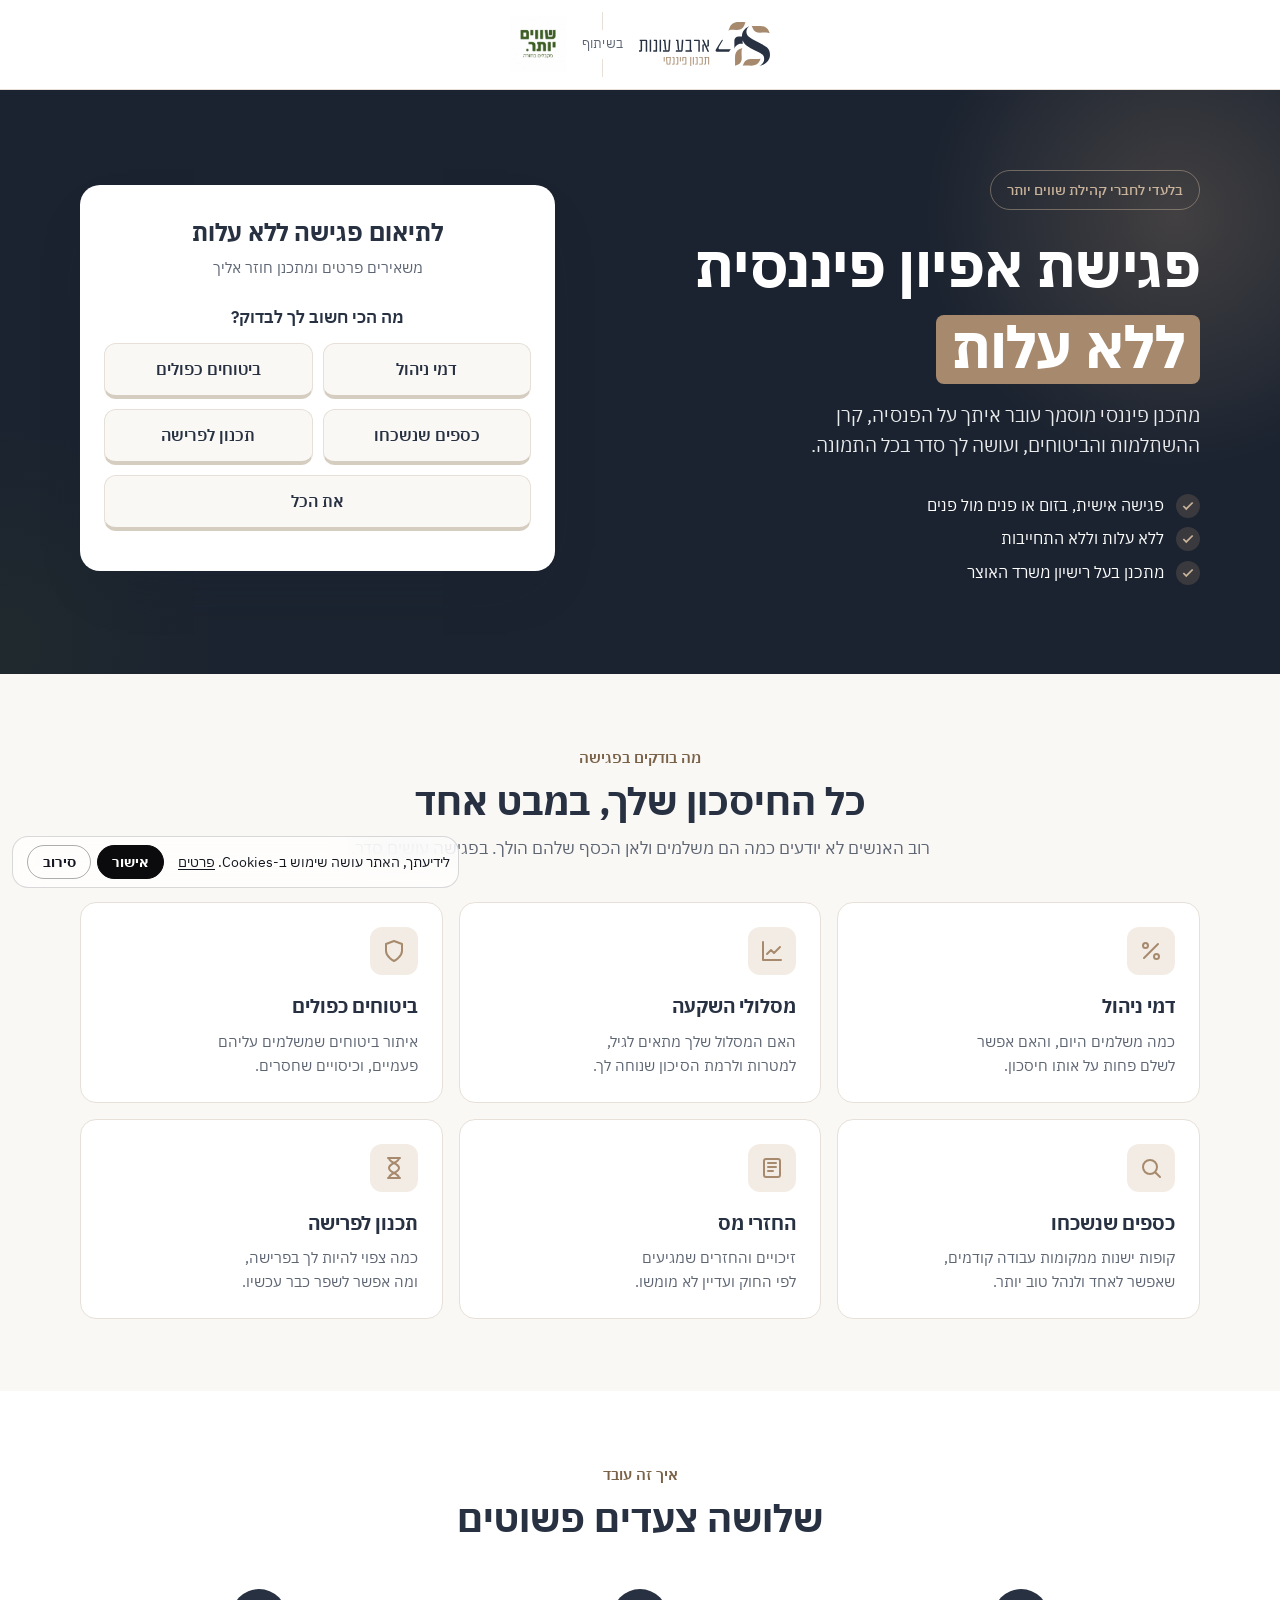
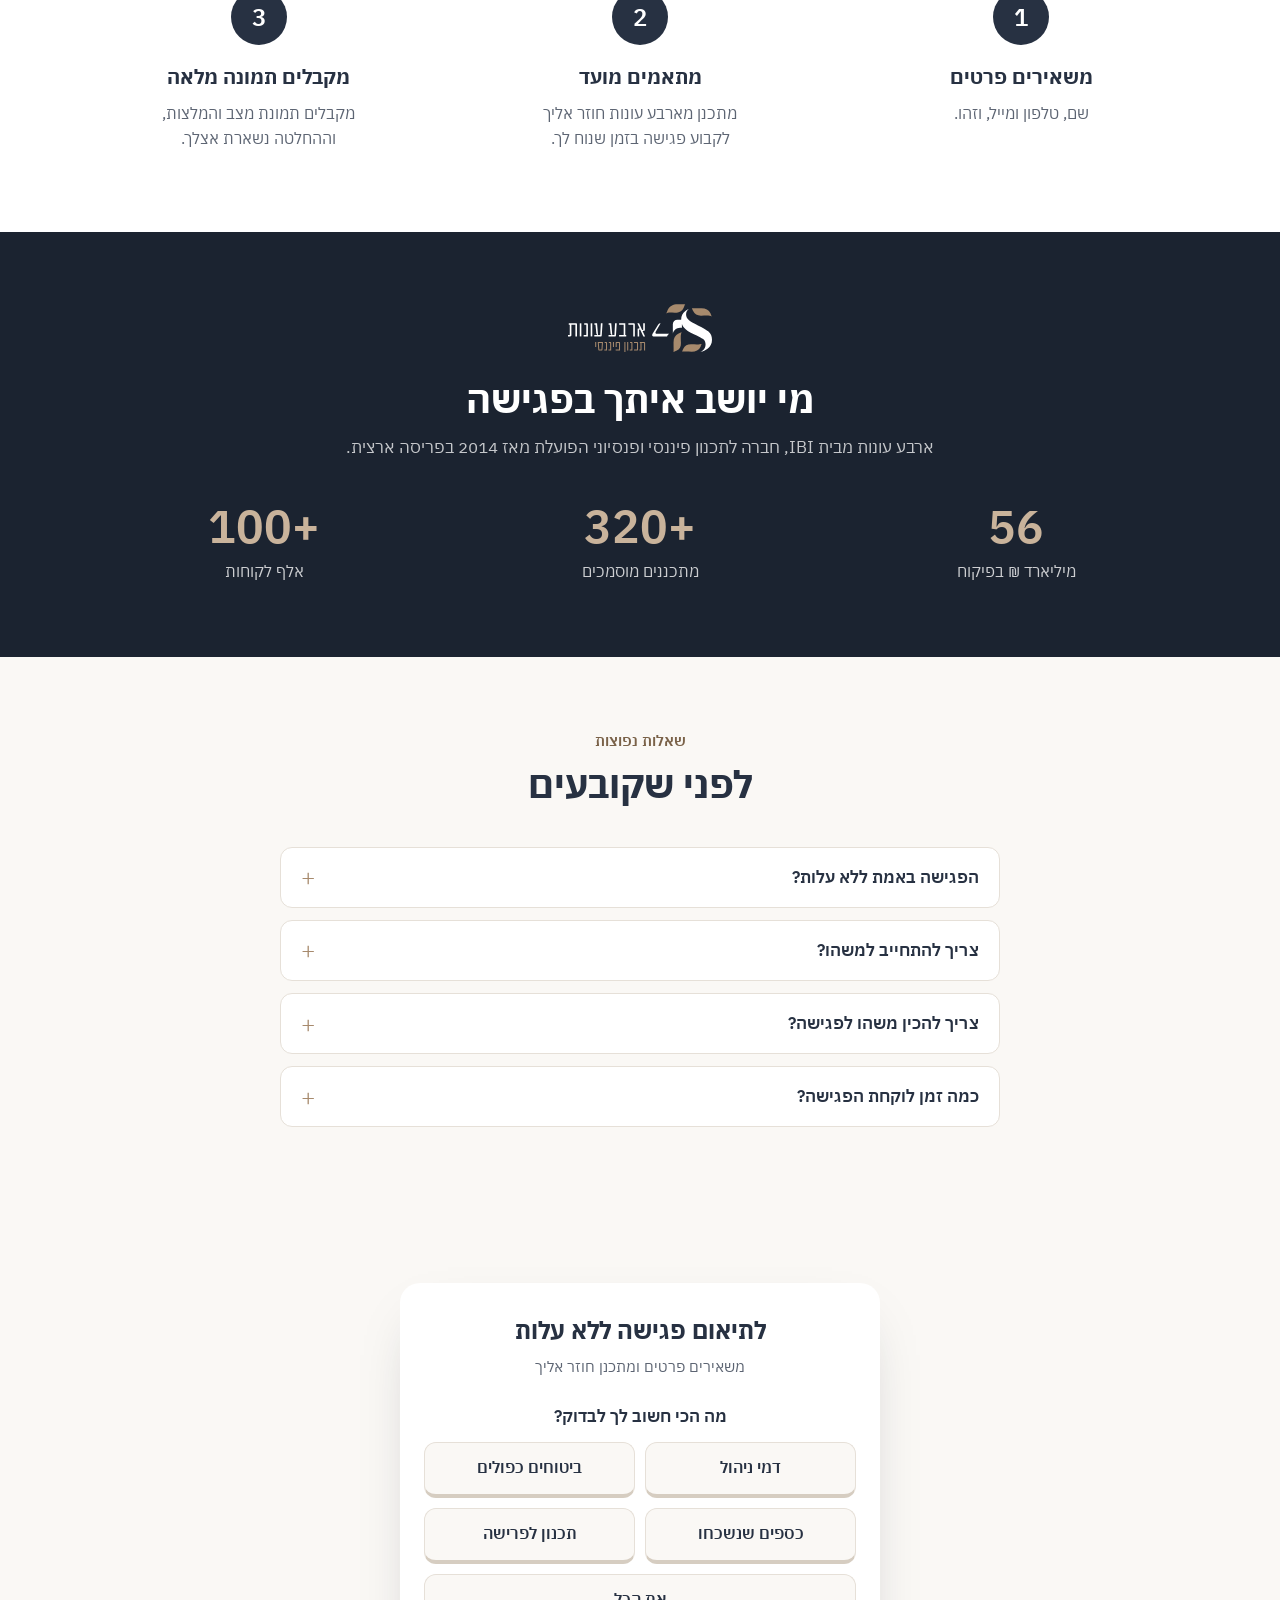
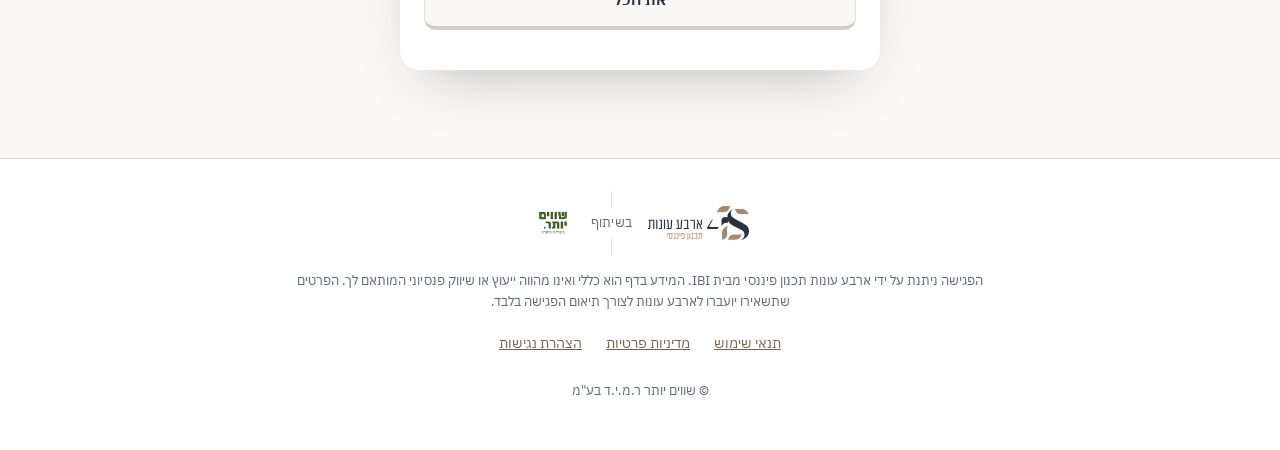
==== commit 07740e88: "שלב בחירת נושא גם במחשב (כמו בטלפון) Co-Authored-By: Claude Opus 5.5 <noreply@anthropic.com>" ====
--- a/index.html
+++ b/index.html
@@ -170,7 +170,7 @@
     .trust { margin: 0; text-align: center; font-size: 13px; color: var(--muted); }
     .hp { position: absolute; width: 1px; height: 1px; overflow: hidden; clip-path: inset(50%); opacity: 0; pointer-events: none; }
     .form-card { position: relative; }
-    /* ── שלב ראשון בטלפון בלבד: בחירת נושא בלחיצה, ואז השדות (08/11). במחשב הטופס כמו קודם ── */
+    /* ── שלב ראשון: בחירת נושא בלחיצה, ואז השדות (טלפון מ-08/11, מחשב מ-17/11) ── */
     .topic { border: 0; margin: 0 0 8px; padding: 0; min-width: 0; }
     .topic legend { display: block; width: 100%; padding: 0; margin: 0 0 12px; text-align: center; font-weight: 600; font-size: 17px; }
     .topic-grid { display: grid; grid-template-columns: 1fr 1fr; gap: 10px; }
@@ -190,10 +190,6 @@
       transform: translateY(2px); border-bottom-width: 2px; margin-bottom: 2px;
     }
     .step2 { padding-top: 20px; margin-top: 12px; border-top: 1px solid var(--line); }
-    @media (min-width: 720px) {
-      .topic { display: none; }
-      .step2, .step2[hidden] { display: block; padding-top: 0; margin-top: 0; border-top: 0; }
-    }
     .success { text-align: center; padding: 16px 0; }
     .success .icon {
       width: 64px; height: 64px; margin: 0 auto 16px; border-radius: 50%;
@@ -617,7 +613,7 @@
           f.querySelector("label").setAttribute("for", id);
         });
 
-        // שלב ראשון (בטלפון בלבד, במחשב מוסתר ב-CSS): לחיצה על נושא פותחת את השדות ומסמנת אותו בשני הטפסים.
+        // שלב ראשון (בטלפון ובמחשב): לחיצה על נושא פותחת את השדות ומסמנת אותו בשני הטפסים.
         // נמדד ב-GA כ-topic_select, הנושא בפרמטר section (מימד רשום), כדי לראות כמה מתחילים.
         var step2 = form.querySelector(".step2");
         form.querySelectorAll(".key").forEach(function (k) {
